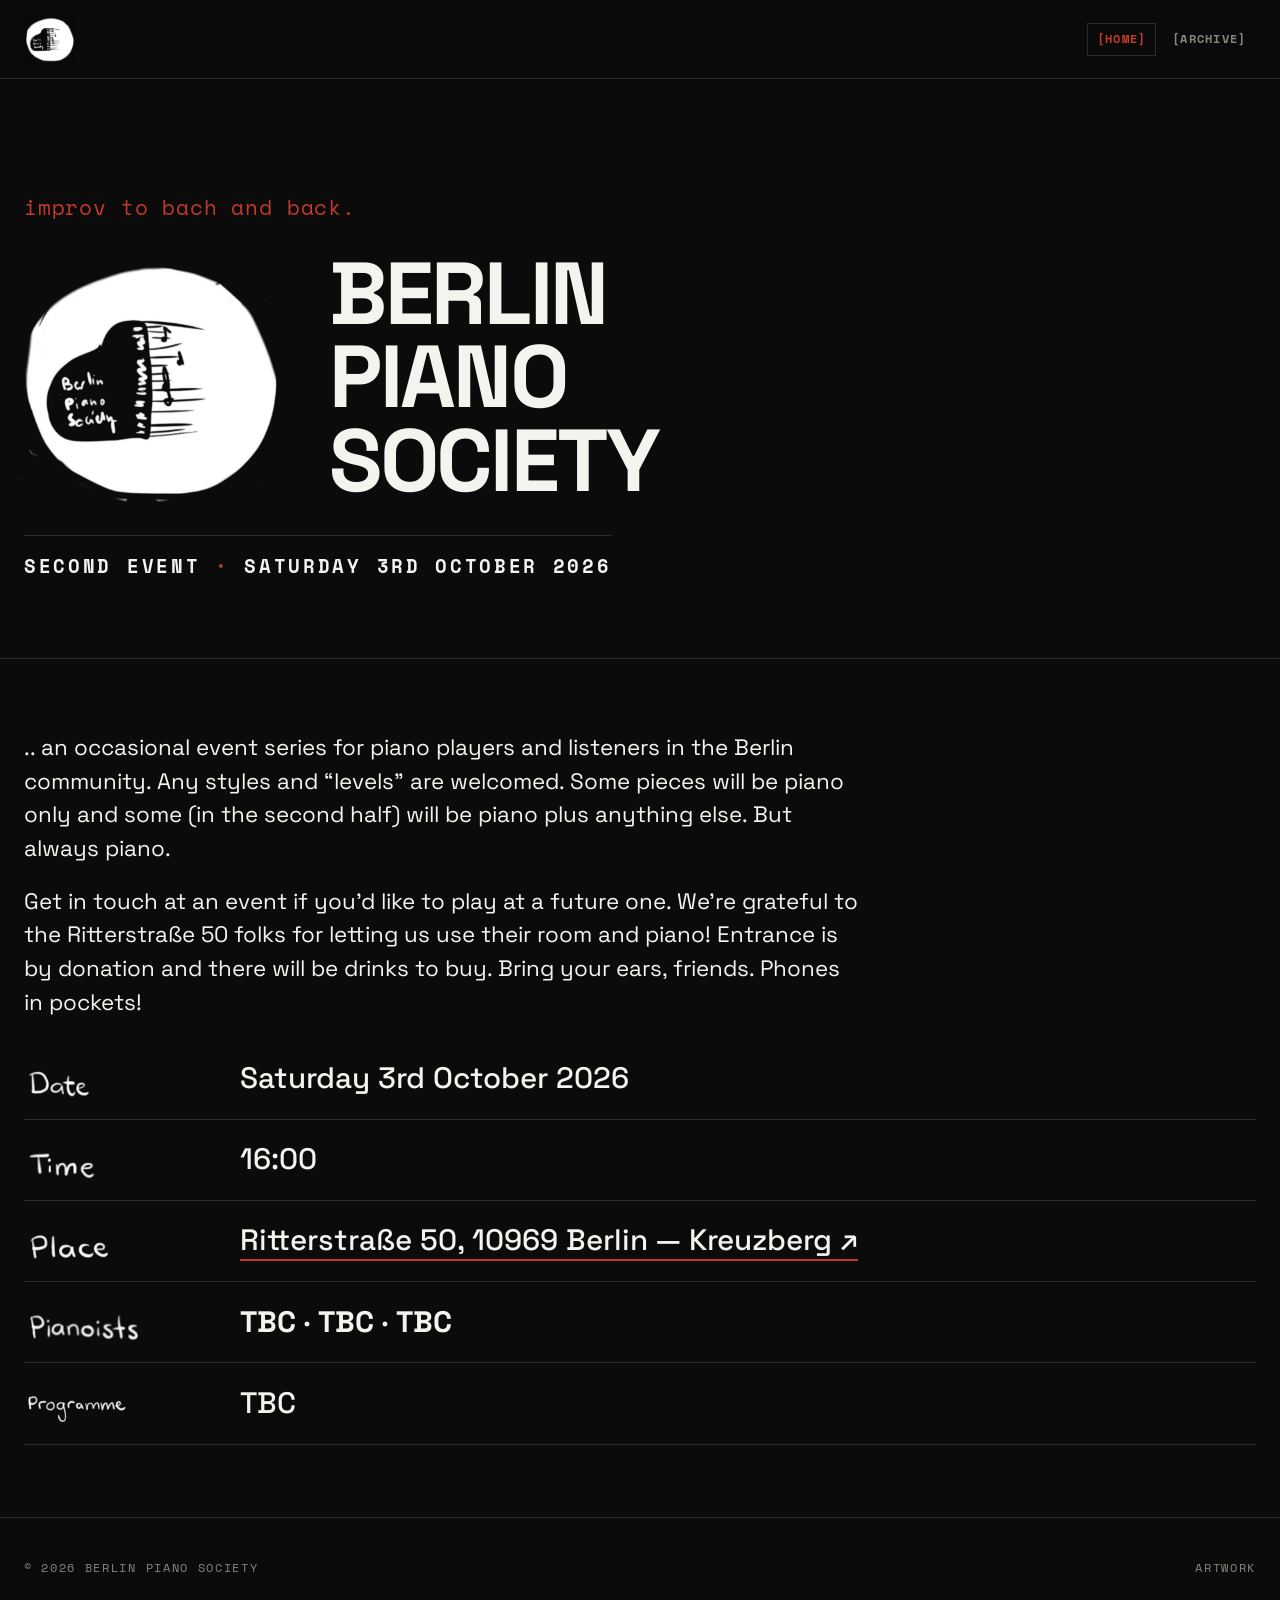
==== docs/index.html @ 5bccb6f4 "Update index.html" ====
<!DOCTYPE html>
<html lang="en">
<head>
  <meta charset="UTF-8" />
  <meta name="viewport" content="width=device-width, initial-scale=1.0" />
  <title>Berlin Piano Society</title>
  <meta name="description" content="Berlin Piano Society — First Event. Improv to Bach and back. 20 June 2026, Ritterstraße 50, Kreuzberg. Simon Redfern · Daniel Tippmann · Jeremiah Kisters." />
  <link rel="preconnect" href="https://fonts.googleapis.com" />
  <link rel="preconnect" href="https://fonts.gstatic.com" crossorigin />
  <link href="https://fonts.googleapis.com/css2?family=Space+Grotesk:wght@300;400;500;700&family=Space+Mono:ital,wght@0,400;0,700;1,400&display=swap" rel="stylesheet" />
  <link rel="stylesheet" href="styles.css" />
</head>
<body>

  <!-- ============ TOP BAR ============ -->
  <header class="top">
    <div class="bar">
      <a class="brand" href="index.html">
        <img class="logo-img" src="images/lara_logo_idea_6.jpeg" alt="Berlin Piano Society" />
      </a>
      <nav>
        <a href="index.html" class="on">[Home]</a>
        <a href="archive.html">[Archive]</a>
      </nav>
    </div>
  </header>

  <!-- ============ HERO ============ -->
  <section class="hero">
    <div class="wrap">
      <p class="eyebrow">improv to bach and back.</p>
      <div class="hero-lockup">
        <img class="logo-big" src="images/lara_logo_idea_6.jpeg" alt="" />
        <h1 class="mega">Berlin<br />Piano<br />Society</h1>
      </div>
      <p class="kicker">Second Event <span class="mk">·</span> Saturday 3rd October 2026</p>
    </div>
  </section>

  <!-- ============ SPEC SHEET ============ -->
  <section class="block">
    <div class="wrap">
      <p class="lead">.. an occasional event series for piano players and listeners in the Berlin community. Any styles and &ldquo;levels&rdquo; are welcomed. Some pieces will be piano only and some (in the second half) will be piano plus anything else. But always piano.</p>
      <p class="lead">Get in touch at an event if you&rsquo;d like to play at a future one. We&rsquo;re grateful to the Ritterstraße 50 folks for letting us use their room and piano! Entrance is by donation and there will be drinks to buy. Bring your ears, friends. Phones in pockets!</p>
      <div class="spec">
        <div class="row">
          <img class="k-img" src="images/words/date.png" alt="Date" />
          <span class="v">Saturday 3rd October 2026</span>
        </div>
        <div class="row">
          <img class="k-img" src="images/words/time.png" alt="Time" />
          <span class="v">16:00</span>
        </div>
        <div class="row">
          <img class="k-img" src="images/words/place.png" alt="Place" />
          <span class="v"><a href="https://maps.app.goo.gl/2x3YHia2PjAfWbLs5" target="_blank" rel="noopener">Ritterstraße 50, 10969 Berlin — Kreuzberg ↗</a></span>
        </div>
        <div class="row">
          <img class="k-img" src="images/words/pianoists.png" alt="Pianoists" />
          <span class="v names"><b>TBC</b> · <b>TBC</b> · <b>TBC</b></span>
        </div>
        <div class="row">
          <img class="k-img" src="images/words/programme.png" alt="Programme" />
          <span class="v">TBC</span>
        </div>
      </div>
    </div>
  </section>

  <!-- ============ FOOTER ============ -->
  <footer class="site">
    <div class="wrap">
      <span>© 2026 Berlin Piano Society</span>
      <a href="artwork.html">Artwork</a>
    </div>
  </footer>

</body>
</html>
---- docs/styles.css ----
/* ============================================================
   BERLIN PIANO SOCIETY — brutalist / club-poster stylesheet
   Black canvas · warm accents sampled from a piano's interior
   (amber strings + brass pins + felt red) · mono + heavy grotesk
   ============================================================ */

:root {
  --bg:    #0b0b0b;   /* near-black canvas              */
  --bg2:   #141413;   /* panel tone                     */
  --fg:    #f4f4ee;   /* off-white text                 */
  --dim:   #87867d;   /* muted grey                     */
  --acid:  #c23a2b;   /* accent — felt red              */
  --acid-d:#9e2c20;   /* darker red (hover)             */
  --red:   #c23a2b;   /* felt red (same as accent now)  */
  --line:  #2b2b27;   /* grid hairlines                 */
  --max:   80rem;
  --mono: "Space Mono", ui-monospace, "SFMono-Regular", Menlo, monospace;
  --disp: "Space Grotesk", system-ui, "Helvetica Neue", Arial, sans-serif;
}

*, *::before, *::after { box-sizing: border-box; }

html { -webkit-text-size-adjust: 100%; }

body {
  margin: 0;
  background: var(--bg);
  color: var(--fg);
  font-family: var(--mono);
  font-size: 0.95rem;
  line-height: 1.6;
  -webkit-font-smoothing: antialiased;
}

::selection { background: var(--acid); color: #000; }

a { color: var(--acid); text-decoration: none; }
a:hover { color: var(--acid-d); }

img { max-width: 100%; display: block; }

.wrap { max-width: var(--max); margin: 0 auto; padding: 0 1.5rem; }

/* ============================================================
   Top bar / nav
   ============================================================ */
.top {
  border-bottom: 1px solid var(--line);
  position: sticky; top: 0; z-index: 20;
  background: color-mix(in srgb, var(--bg) 86%, transparent);
  backdrop-filter: blur(8px);
}
.top .bar {
  max-width: var(--max); margin: 0 auto; padding: .9rem 1.5rem;
  display: flex; align-items: center; justify-content: space-between; gap: 1rem;
}
.brand {
  display: inline-flex; align-items: center;
  color: var(--fg);
  flex: 0 0 auto;            /* never let the logo get squashed by the nav */
}
.brand:hover { color: var(--fg); }
.brand .logo-img {
  height: 3.1rem; width: auto; display: block;
  flex: 0 0 auto;
  mix-blend-mode: lighten;   /* lets the badge's black ground melt into the dark header */
}

.top nav { display: flex; gap: .4rem; flex-wrap: wrap; justify-content: flex-end; }
.top nav a {
  font-family: var(--mono);
  font-size: .76rem; font-weight: 700;
  letter-spacing: .1em; text-transform: uppercase;
  color: var(--dim);
  padding: .35rem .55rem;
  border: 1px solid transparent;
}
.top nav a:hover { color: #000; background: var(--acid); }
.top nav a.on { color: var(--acid); border-color: var(--line); }

/* ============================================================
   Hero
   ============================================================ */
.hero {
  position: relative;
  border-bottom: 1px solid var(--line);
  padding: clamp(3rem, 9vw, 7rem) 0 clamp(2.5rem, 6vw, 5rem);
  overflow: hidden;
}
.hero .eyebrow {
  font-family: var(--mono);
  color: var(--red);
  text-transform: lowercase;
  letter-spacing: .04em;
  font-size: clamp(.95rem, 2.2vw, 1.3rem);
  margin: 0 0 1.25rem;
}
.mega {
  font-family: var(--disp);
  font-weight: 700;
  text-transform: uppercase;
  font-size: clamp(2.4rem, 7vw, 5.5rem);
  line-height: .95;
  letter-spacing: -0.03em;
  margin: 0;
  color: var(--fg);
  max-width: 14ch;
}
/* outlined word */
.mega .hollow {
  color: transparent;
  -webkit-text-stroke: 1.5px var(--acid);
  text-stroke: 1.5px var(--acid);
}
@media (min-width: 720px) {
  .mega .hollow { -webkit-text-stroke-width: 2px; }
}

/* hero lockup — hand-drawn badge + typeset wordmark side by side */
.hero-lockup {
  display: flex; align-items: center;
  gap: clamp(1.25rem, 3.5vw, 3rem);
  flex-wrap: wrap;
  margin: .75rem 0 0;
}
.logo-big {
  width: clamp(150px, 24vw, 270px);
  height: auto; display: block; flex: 0 0 auto;
  margin-left: -0.6rem;            /* optical alignment of the round badge */
  mix-blend-mode: lighten;         /* black ground of the badge melts into the page */
}
.hero-lockup .mega { margin: 0; }

/* hero kicker (under the H1) */
.kicker {
  display: inline-block;
  margin: 1.6rem 0 0;
  padding-top: .9rem;
  border-top: 1px solid var(--line);
  font-family: var(--mono); font-weight: 700;
  font-size: clamp(.9rem, 2vw, 1.2rem);
  letter-spacing: .14em; text-transform: uppercase;
  color: var(--fg);
}
.kicker .mk { color: var(--red); }

@media (max-width: 480px) {
  .top .bar { padding: .75rem 1rem; }
  .brand .logo-img { height: 2.5rem; }
  .top nav a { font-size: .7rem; padding: .3rem .4rem; }
}

/* ============================================================
   Spec sheet (event data block)
   ============================================================ */
.spec { }
.spec .row {
  display: grid;
  grid-template-columns: 12rem 1fr;
  gap: 1.5rem;
  align-items: baseline;
  padding: 1.4rem 0;
  border-bottom: 1px solid var(--line);
}
.spec .k {
  font-family: var(--mono);
  font-size: .74rem; font-weight: 700;
  letter-spacing: .18em; text-transform: uppercase;
  color: var(--dim);
}
.spec .k-img {
  height: 2.1rem; width: auto; max-width: 100%;
  align-self: center;
  transform: translateY(0.35rem);
}
.spec .v {
  font-family: var(--disp);
  font-weight: 500;
  font-size: clamp(1.15rem, 2.6vw, 1.85rem);
  line-height: 1.2;
  color: var(--fg);
}
.spec .v a { color: var(--fg); border-bottom: 2px solid var(--acid); }
.spec .v a:hover { color: var(--acid); }
.spec .v .names { color: var(--fg); }
.spec .v .names b { color: var(--acid); font-weight: 500; }
@media (max-width: 640px) {
  .spec .row { grid-template-columns: 1fr; gap: .35rem; padding: 1.1rem 0; }
}

section.block { padding: clamp(2.5rem, 6vw, 4.5rem) 0; }
.section-label {
  font-family: var(--mono);
  font-size: .74rem; font-weight: 700;
  letter-spacing: .2em; text-transform: uppercase;
  color: var(--red);
  margin: 0 0 2rem;
}
.section-label::before { content: "// "; color: var(--red); }

.lead {
  font-family: var(--disp);
  font-weight: 400;
  font-size: clamp(1.05rem, 2vw, 1.4rem);
  line-height: 1.5;
  color: var(--fg);
  max-width: 60ch;
  margin: 0 0 1.2rem;
}
.lead:last-child { margin-bottom: 0; }

/* ============================================================
   Archive
   ============================================================ */
.archive { border-top: 1px solid var(--line); }
.archive-entry {
  display: grid;
  grid-template-columns: 16rem 1fr;
  gap: 2.5rem;
  padding: 3rem 0;
  border-bottom: 1px solid var(--line);
}
.archive-entry .aside .edition {
  font-family: var(--mono); font-weight: 700;
  font-size: .74rem; letter-spacing: .2em; text-transform: uppercase;
  color: var(--acid); margin: 0 0 .6rem;
}
.archive-entry .aside .when {
  font-family: var(--disp); font-weight: 700;
  font-size: 2rem; line-height: .95; margin: 0 0 1rem;
  text-transform: uppercase; letter-spacing: -.02em;
}
.archive-entry .aside .venue { font-family: var(--mono); color: var(--dim); font-size: .82rem; }
.archive-entry .aside .venue a { color: var(--acid); }
.archive-entry .main h2 {
  font-family: var(--disp); font-weight: 700; text-transform: uppercase;
  font-size: clamp(1.6rem, 3.5vw, 2.6rem); line-height: 1; letter-spacing: -.02em;
  margin: 0 0 1rem;
}
.archive-entry .main p { color: var(--fg); margin: 0 0 1.1rem; max-width: 60ch; }
.archive-entry .lineup { list-style: none; margin: 0 0 1.5rem; padding: 0; display: flex; flex-wrap: wrap; gap: .5rem; }
.archive-entry .lineup li {
  font-family: var(--mono); font-size: .78rem; font-weight: 700;
  letter-spacing: .06em; text-transform: uppercase;
  padding: .3rem .7rem; border: 1px solid var(--line); color: var(--fg);
}
.archive-photos { display: grid; grid-template-columns: repeat(3, 1fr); gap: .5rem; }
.archive-photos img {
  width: 100%; aspect-ratio: 4/3; object-fit: cover;
  border: 1px solid var(--line); filter: grayscale(1) contrast(1.05);
  transition: filter .2s ease;
}
.archive-photos img:hover { filter: grayscale(0); }

.archive-empty {
  border: 1px solid var(--line);
  padding: clamp(3rem, 9vw, 7rem) 1.5rem;
  text-align: center;
}
.archive-empty h2 {
  font-family: var(--disp); font-weight: 700; text-transform: uppercase;
  font-size: clamp(2rem, 8vw, 5.5rem); line-height: .85; letter-spacing: -.03em;
  margin: 0;
  color: transparent; -webkit-text-stroke: 2px var(--dim); text-stroke: 2px var(--dim);
}
@media (max-width: 720px) {
  .archive-entry { grid-template-columns: 1fr; gap: 1.25rem; padding: 2.5rem 0; }
  .archive-photos { grid-template-columns: repeat(2, 1fr); }
}

/* ============================================================
   Artwork / brand page
   ============================================================ */
.art-grid { display: grid; grid-template-columns: repeat(2, 1fr); gap: 1.25rem; }
.art-panel { border: 1px solid var(--line); display: flex; flex-direction: column; }
.art-panel .stage {
  display: flex; align-items: center; justify-content: center;
  padding: 2.75rem 2rem; min-height: 200px;
}
.art-panel .stage.dark  { background: var(--bg);  color: var(--fg); }
.art-panel .stage.tint  { background: var(--bg2); color: var(--fg); }
.art-panel .stage.light { background: #f4f0e6;   color: #1a1714; }
.art-panel .cap {
  border-top: 1px solid var(--line);
  padding: .9rem 1.1rem;
  display: flex; justify-content: space-between; align-items: baseline; gap: 1rem;
}
.art-panel .cap .n {
  font-family: var(--mono); font-weight: 700; font-size: .72rem;
  letter-spacing: .18em; text-transform: uppercase; color: var(--acid);
}
.art-panel .cap .d {
  font-family: var(--mono); font-size: .72rem; color: var(--dim);
  letter-spacing: .03em; text-align: right;
}
.art-panel.current { border-color: var(--acid); }
.art-panel.current .cap .d { color: var(--acid); }
.art-panel .mark { width: min(360px, 85%); height: auto; }   /* inline SVG inherits stage color */
.art-panel .raster.badge { mix-blend-mode: lighten; }        /* badge's black ground melts into the dark stage */
.art-panel .raster { width: min(360px, 90%); height: auto; display: block; }
.art-panel .raster.invert {
  filter: grayscale(1) invert(1) contrast(1.12) brightness(1.05);
  mix-blend-mode: screen;
}

/* palette swatches */
.swatches { display: grid; grid-template-columns: repeat(5, 1fr); gap: 1px; border: 1px solid var(--line); background: var(--line); }
.swatch { padding: 1.6rem 1rem; min-height: 110px; display: flex; flex-direction: column; justify-content: flex-end; gap: .25rem; }
.swatch .hex { font-family: var(--mono); font-weight: 700; font-size: .76rem; letter-spacing: .05em; }
.swatch .nm  { font-family: var(--mono); font-size: .64rem; text-transform: uppercase; letter-spacing: .12em; opacity: .75; }

.palette-source { display: grid; grid-template-columns: 1fr 1.3fr; gap: 1.5rem; align-items: center; margin-top: 1.5rem; }
.palette-source img { width: 100%; height: auto; border: 1px solid var(--line); }
.palette-source p { font-family: var(--mono); font-size: .82rem; color: var(--dim); line-height: 1.7; margin: 0; }

@media (max-width: 720px) {
  .art-grid { grid-template-columns: 1fr; }
  .swatches { grid-template-columns: repeat(2, 1fr); }
  .palette-source { grid-template-columns: 1fr; }
}

/* ============================================================
   Buttons
   ============================================================ */
.btn {
  display: inline-block;
  font-family: var(--mono); font-weight: 700;
  font-size: .8rem; letter-spacing: .12em; text-transform: uppercase;
  padding: .8rem 1.4rem;
  border: 1px solid var(--acid);
  color: var(--acid);
  background: transparent;
  transition: background .15s ease, color .15s ease;
}
.btn:hover { background: var(--acid); color: #000; }

/* ============================================================
   Footer
   ============================================================ */
footer.site {
  border-top: 1px solid var(--line);
  padding: 2.5rem 0;
  color: var(--dim);
}
footer.site .wrap {
  display: flex; justify-content: space-between; flex-wrap: wrap; gap: 1rem;
  font-family: var(--mono); font-size: .75rem; letter-spacing: .14em; text-transform: uppercase;
}
footer.site a { color: var(--dim); }
footer.site a:hover, footer.site a[aria-current="page"] { color: var(--acid); }

/* ============================================================
   Motion preferences
   ============================================================ */
@media (prefers-reduced-motion: reduce) {
  *, *::before, *::after { animation: none !important; transition: none !important; }
}
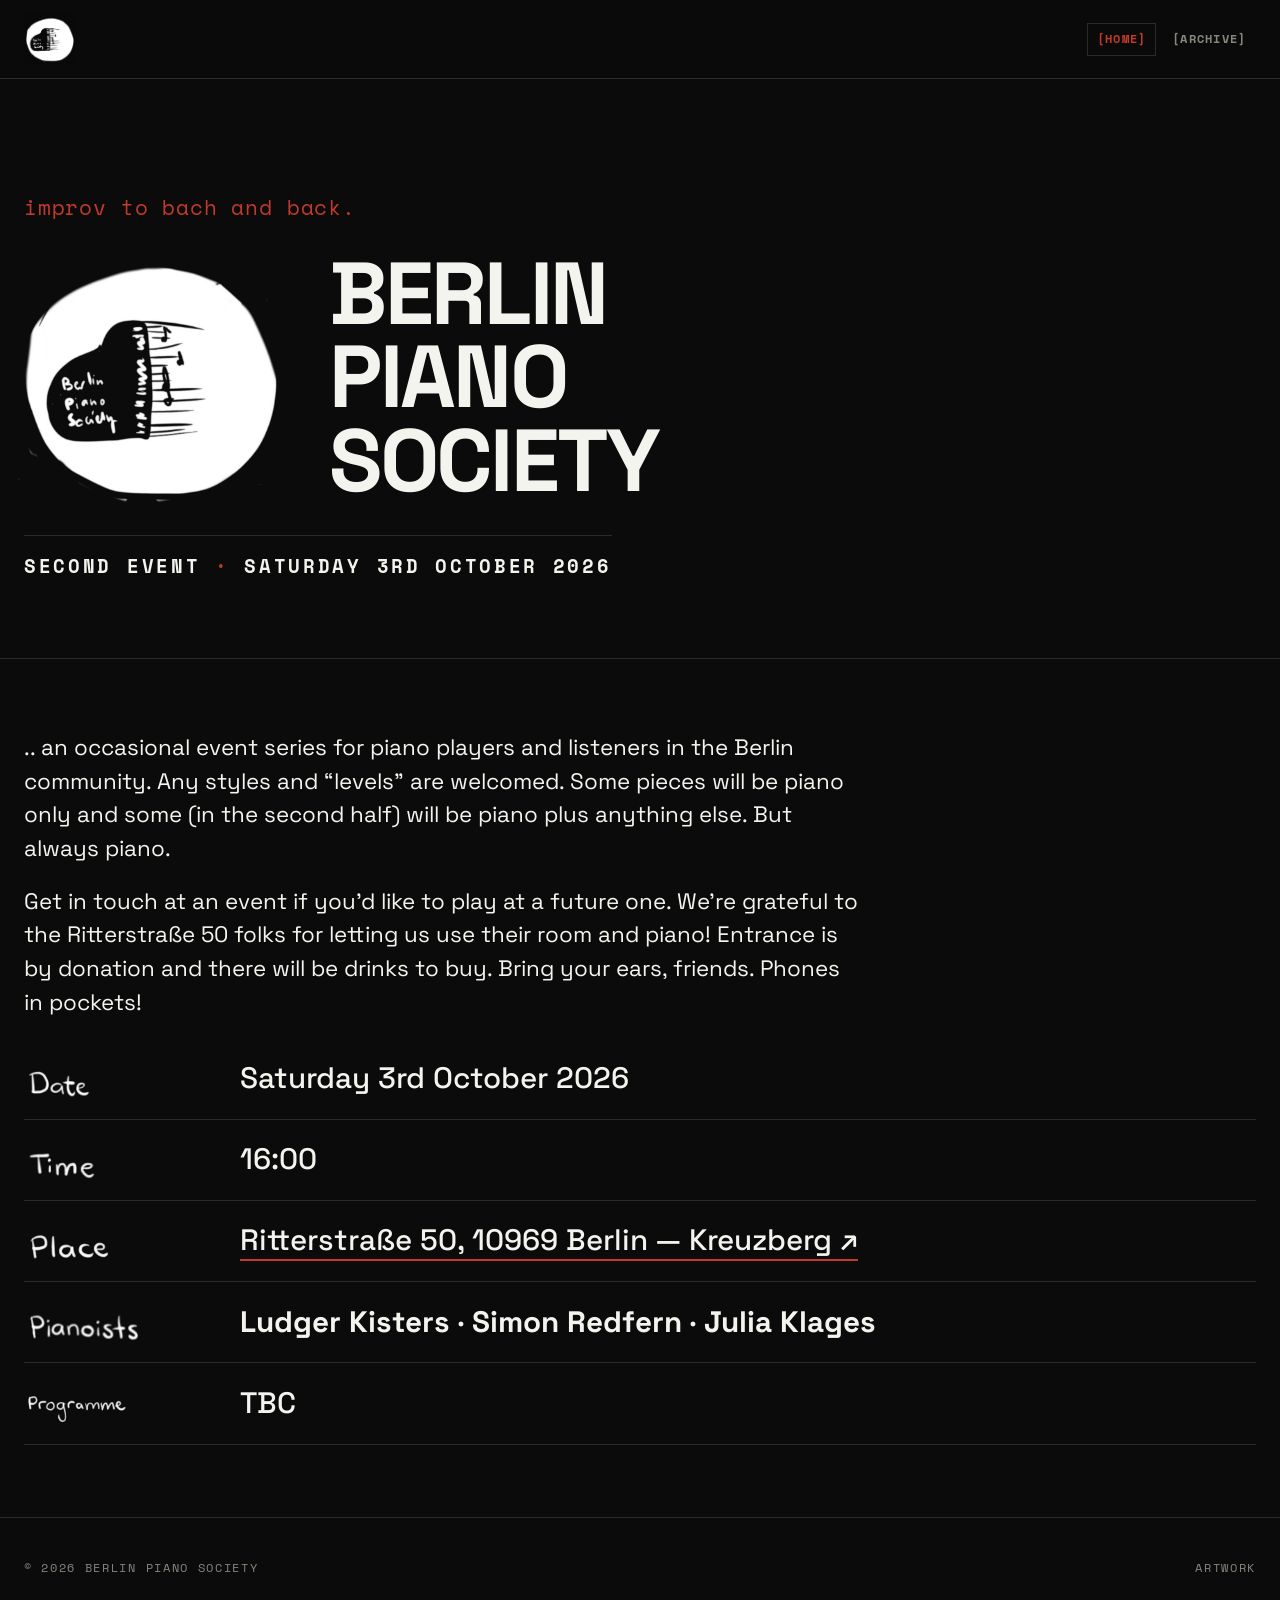
==== commit ae844f97: "artists in event no 2" ====
--- a/docs/index.html
+++ b/docs/index.html
@@ -57,7 +57,7 @@
         </div>
         <div class="row">
           <img class="k-img" src="images/words/pianoists.png" alt="Pianoists" />
-          <span class="v names"><b>TBC</b> · <b>TBC</b> · <b>TBC</b></span>
+          <span class="v names"><b>Ludger Kisters</b> · <b>Simon Redfern</b> · <b>Julia Klages</b></span>
         </div>
         <div class="row">
           <img class="k-img" src="images/words/programme.png" alt="Programme" />
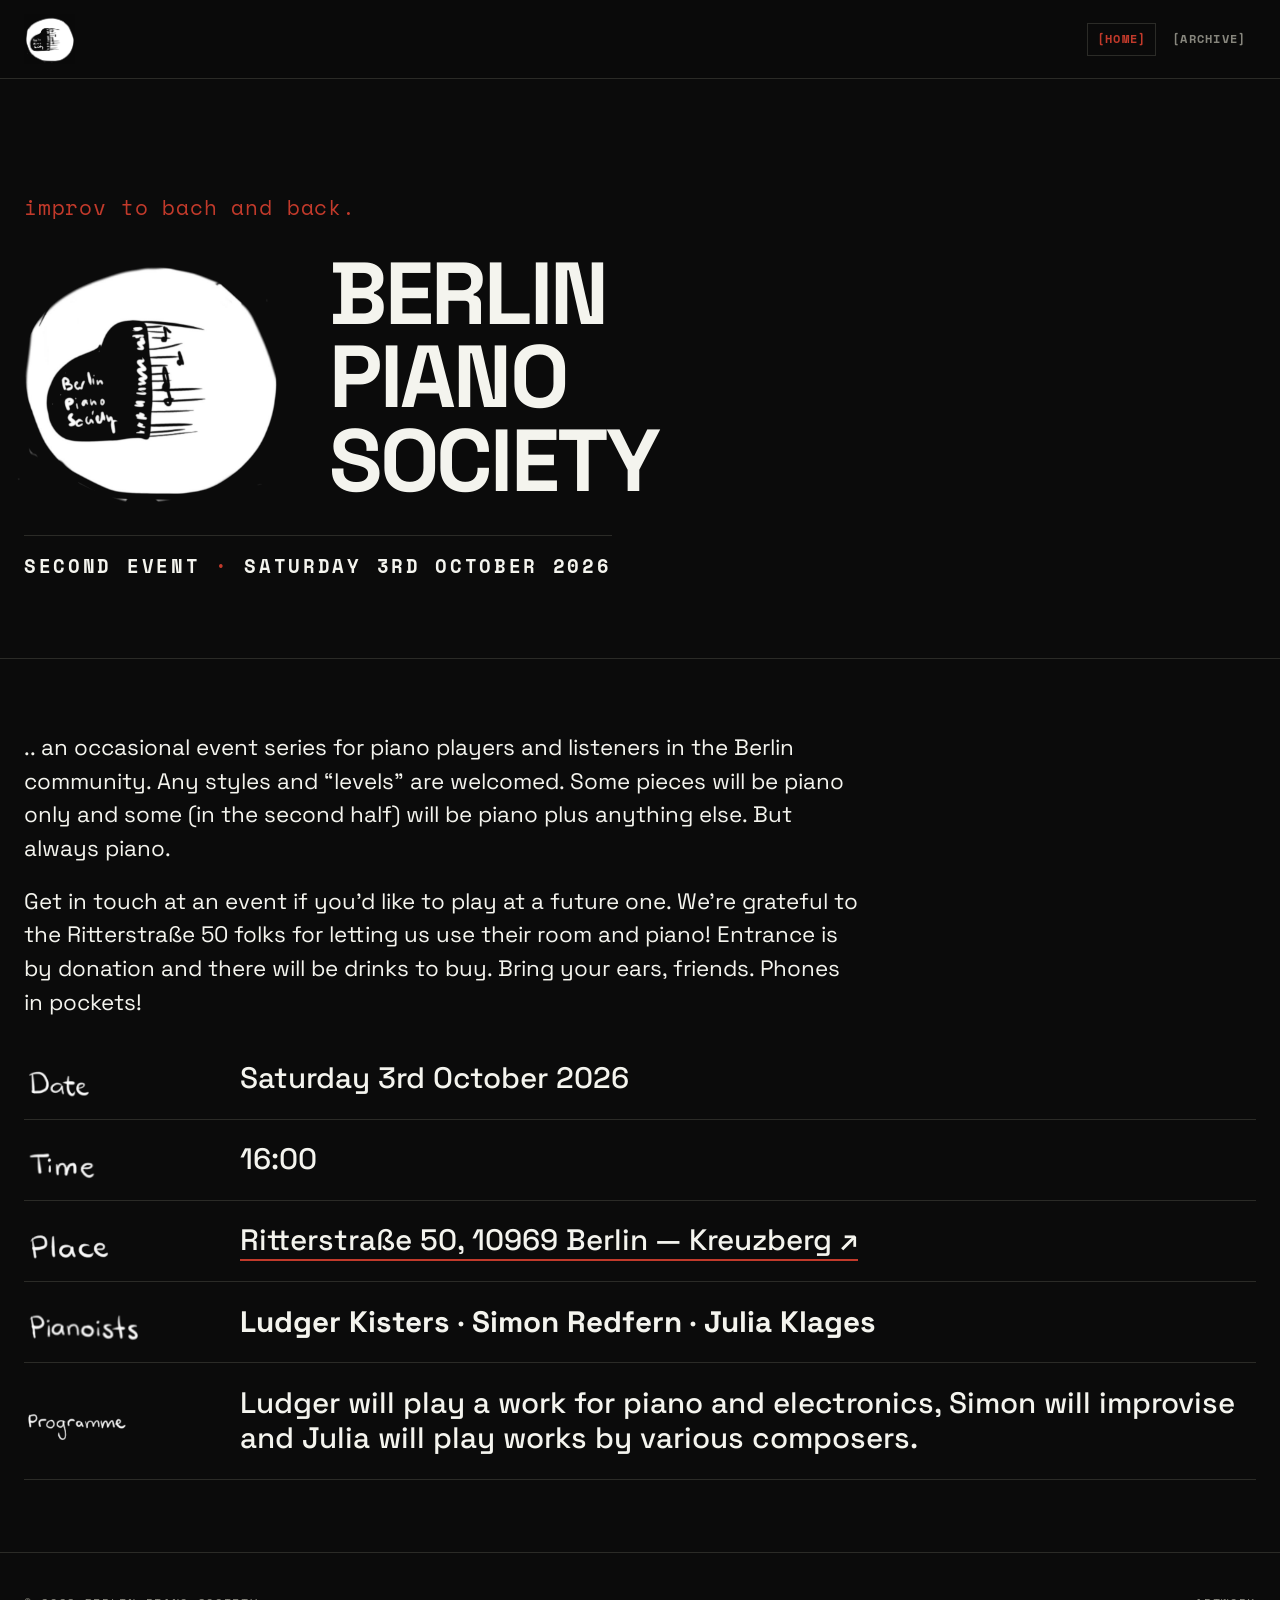
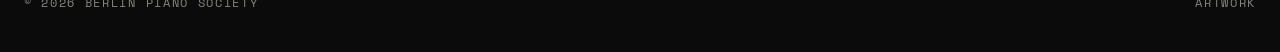
==== commit 9aa9513d: "Update index.html" ====
--- a/docs/index.html
+++ b/docs/index.html
@@ -61,7 +61,7 @@
         </div>
         <div class="row">
           <img class="k-img" src="images/words/programme.png" alt="Programme" />
-          <span class="v">TBC</span>
+          <span class="v">Ludger will play a work for piano and electronics, Simon will improvise and Julia will play works by various composers.</span>
         </div>
       </div>
     </div>
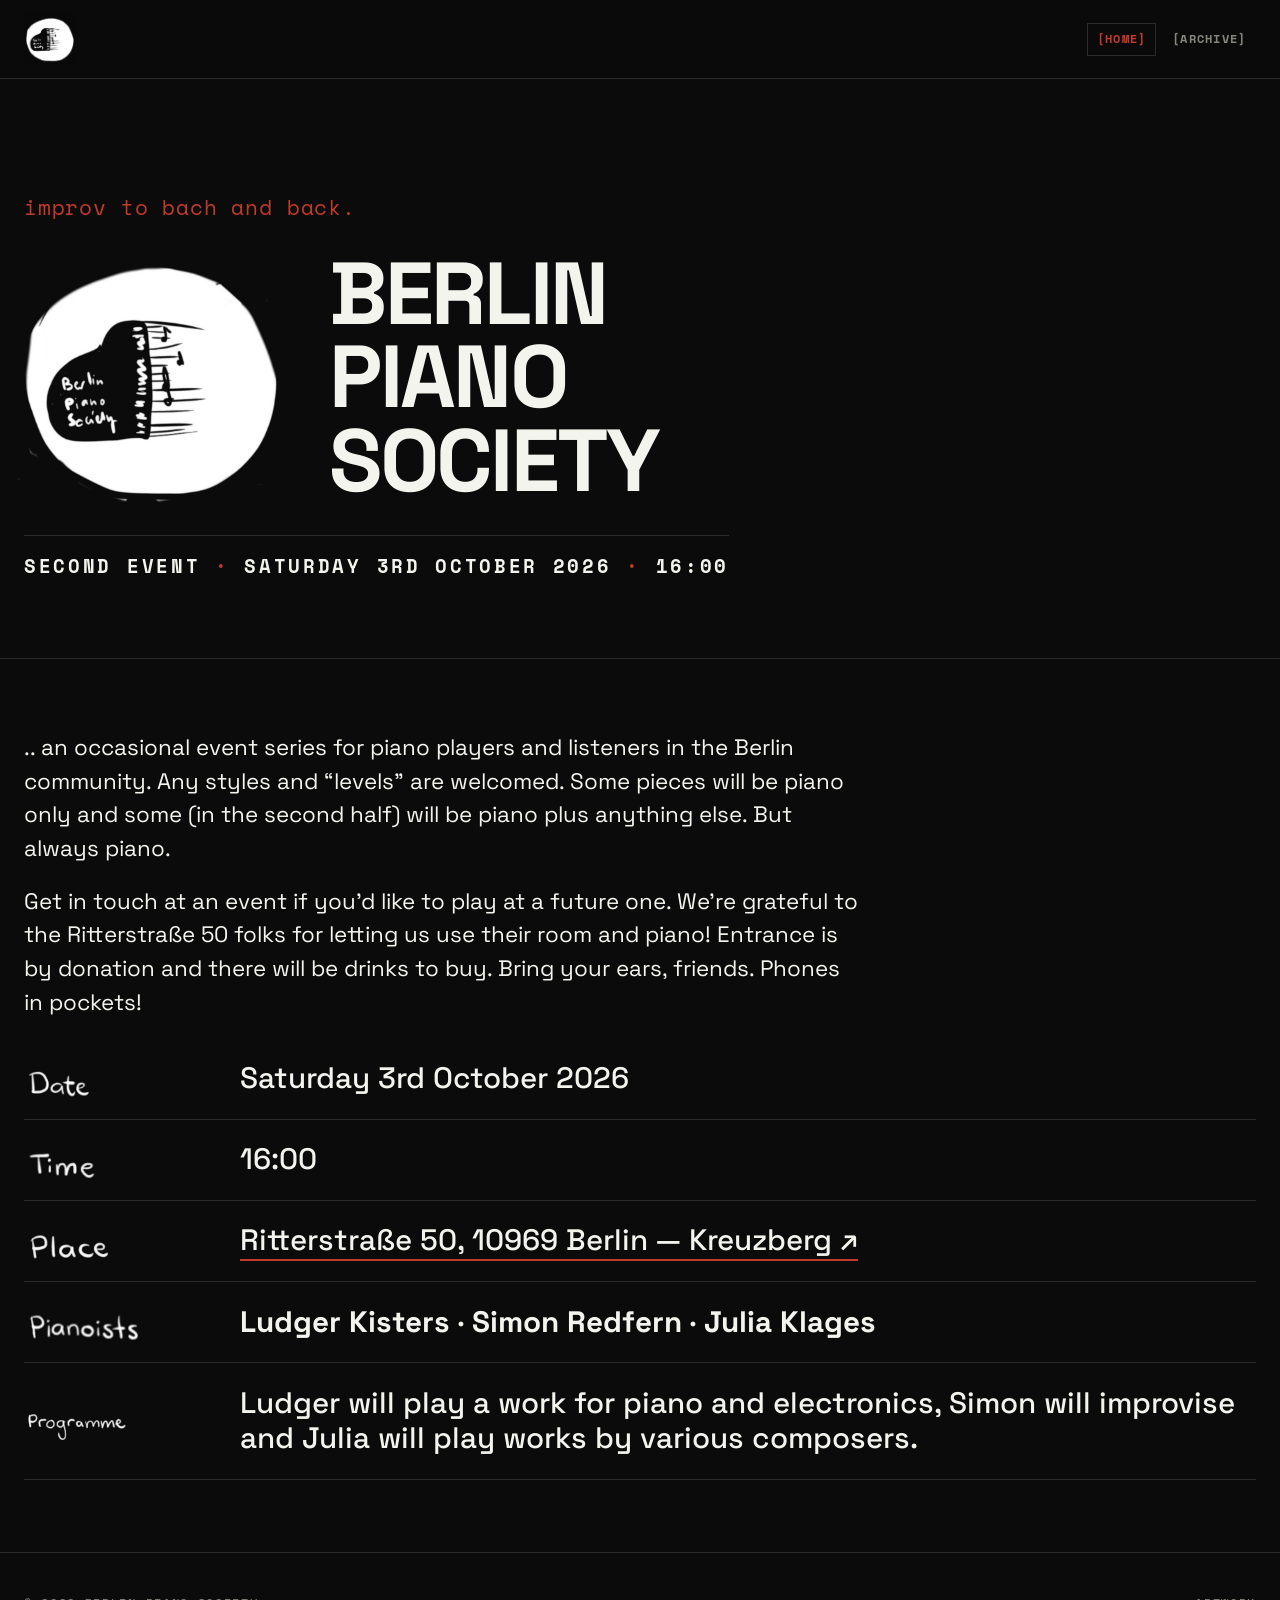
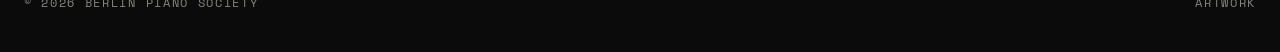
==== commit 22eefd0d: "Update index.html" ====
--- a/docs/index.html
+++ b/docs/index.html
@@ -4,7 +4,7 @@
   <meta charset="UTF-8" />
   <meta name="viewport" content="width=device-width, initial-scale=1.0" />
   <title>Berlin Piano Society</title>
-  <meta name="description" content="Berlin Piano Society — First Event. Improv to Bach and back. 20 June 2026, Ritterstraße 50, Kreuzberg. Simon Redfern · Daniel Tippmann · Jeremiah Kisters." />
+  <meta name="description" content="Berlin Piano Society — Second Event. Saturday 3rd October 2026, 16:00, Ritterstraße 50, Kreuzberg. Ludger Kisters · Simon Redfern · Julia Klages." />
   <link rel="preconnect" href="https://fonts.googleapis.com" />
   <link rel="preconnect" href="https://fonts.gstatic.com" crossorigin />
   <link href="https://fonts.googleapis.com/css2?family=Space+Grotesk:wght@300;400;500;700&family=Space+Mono:ital,wght@0,400;0,700;1,400&display=swap" rel="stylesheet" />
@@ -33,7 +33,7 @@
         <img class="logo-big" src="images/lara_logo_idea_6.jpeg" alt="" />
         <h1 class="mega">Berlin<br />Piano<br />Society</h1>
       </div>
-      <p class="kicker">Second Event <span class="mk">·</span> Saturday 3rd October 2026</p>
+      <p class="kicker">Second Event <span class="mk">·</span> Saturday 3rd October 2026 <span class="mk">·</span> 16:00</p>
     </div>
   </section>
 
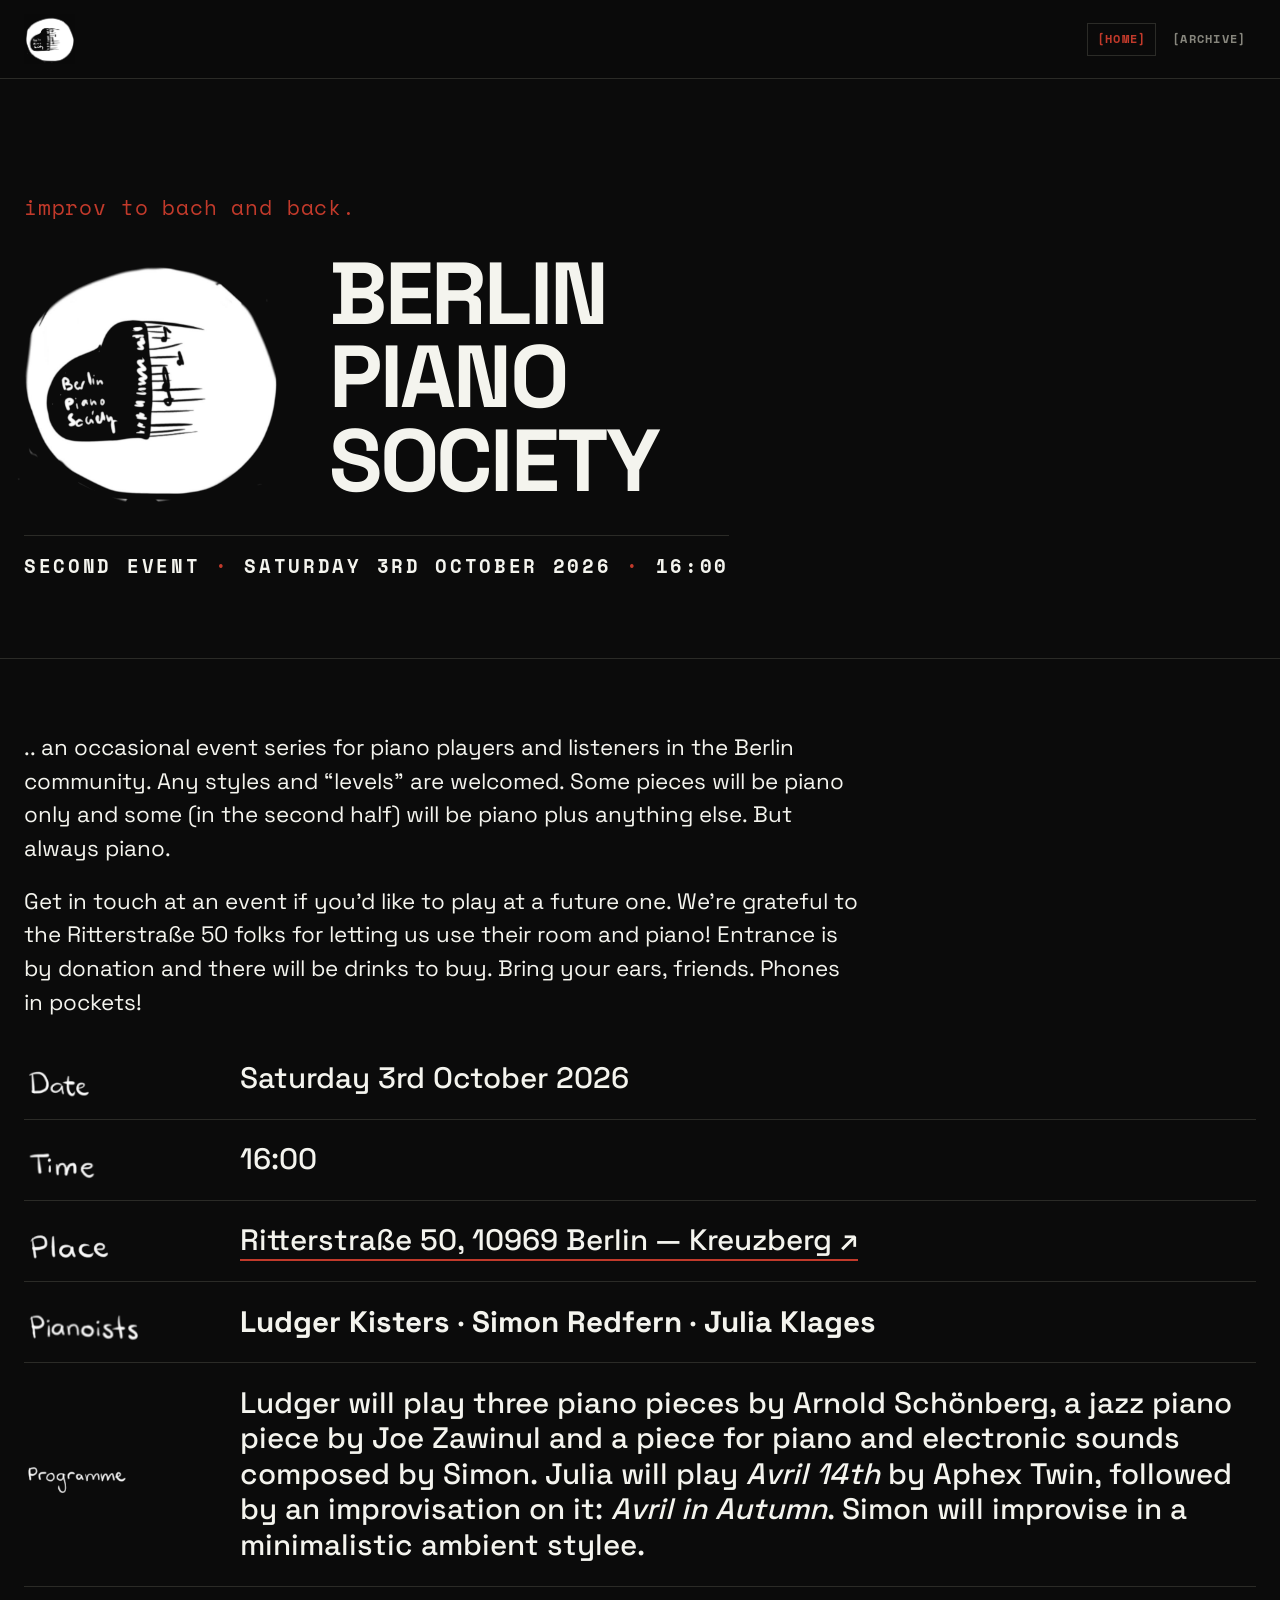
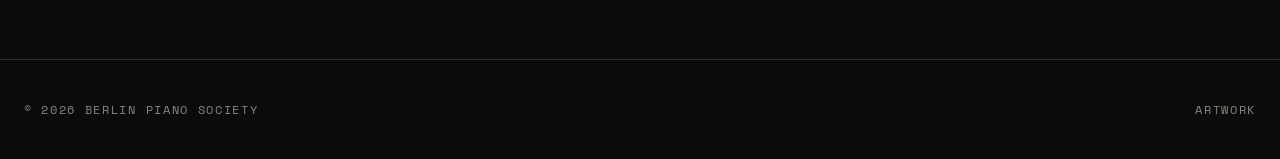
==== commit 6cd3f31b: "update program" ====
--- a/docs/index.html
+++ b/docs/index.html
@@ -61,7 +61,7 @@
         </div>
         <div class="row">
           <img class="k-img" src="images/words/programme.png" alt="Programme" />
-          <span class="v">Ludger will play a work for piano and electronics, Simon will improvise and Julia will play works by various composers.</span>
+          <span class="v">Ludger will play three piano pieces by Arnold Schönberg, a jazz piano piece by Joe Zawinul and a piece for piano and electronic sounds composed by Simon. Julia will play <i>Avril 14th</i> by Aphex Twin, followed by an improvisation on it: <i>Avril in Autumn</i>. Simon will improvise in a minimalistic ambient stylee.</span>
         </div>
       </div>
     </div>
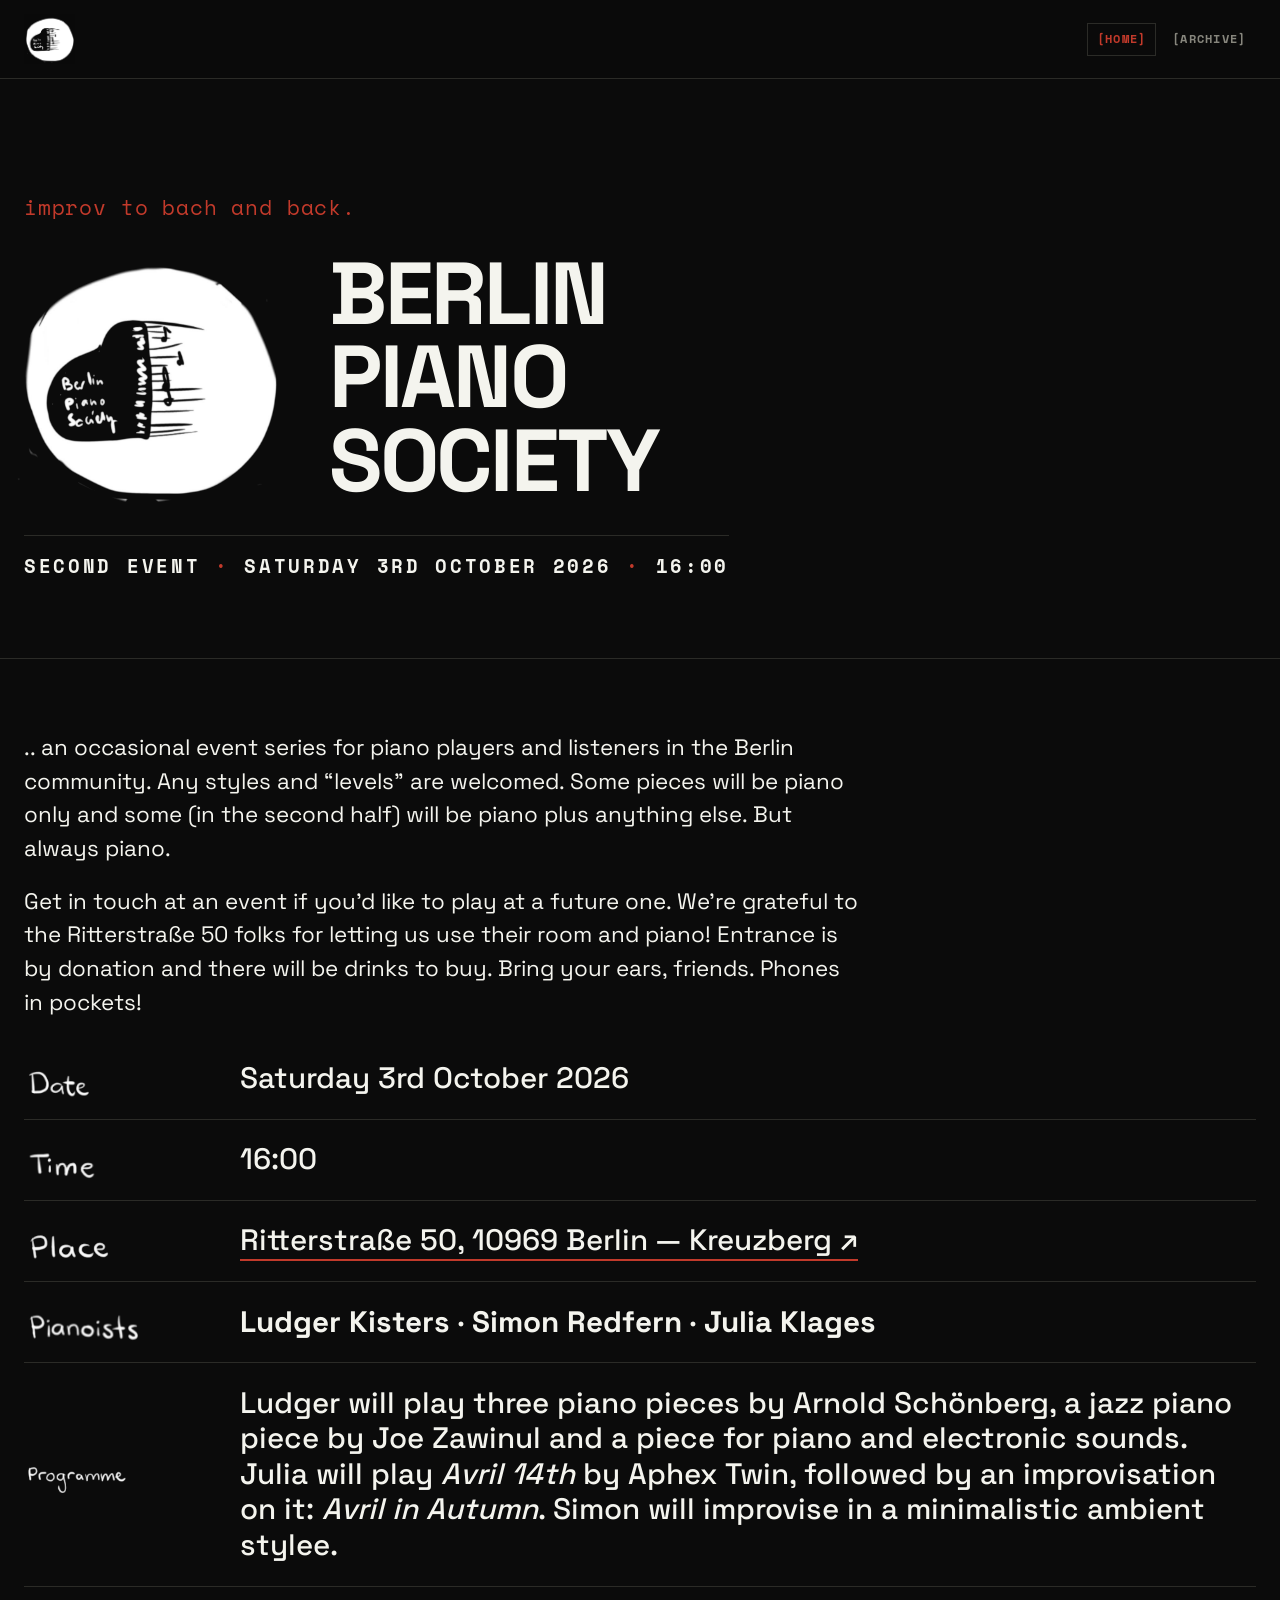
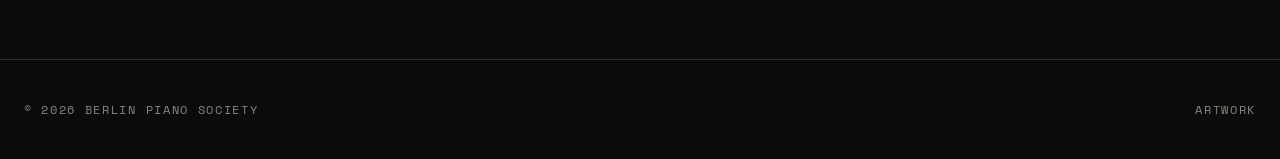
==== commit d61740ee: "correction" ====
--- a/docs/index.html
+++ b/docs/index.html
@@ -61,7 +61,7 @@
         </div>
         <div class="row">
           <img class="k-img" src="images/words/programme.png" alt="Programme" />
-          <span class="v">Ludger will play three piano pieces by Arnold Schönberg, a jazz piano piece by Joe Zawinul and a piece for piano and electronic sounds composed by Simon. Julia will play <i>Avril 14th</i> by Aphex Twin, followed by an improvisation on it: <i>Avril in Autumn</i>. Simon will improvise in a minimalistic ambient stylee.</span>
+          <span class="v">Ludger will play three piano pieces by Arnold Schönberg, a jazz piano piece by Joe Zawinul and a piece for piano and electronic sounds. Julia will play <i>Avril 14th</i> by Aphex Twin, followed by an improvisation on it: <i>Avril in Autumn</i>. Simon will improvise in a minimalistic ambient stylee.</span>
         </div>
       </div>
     </div>
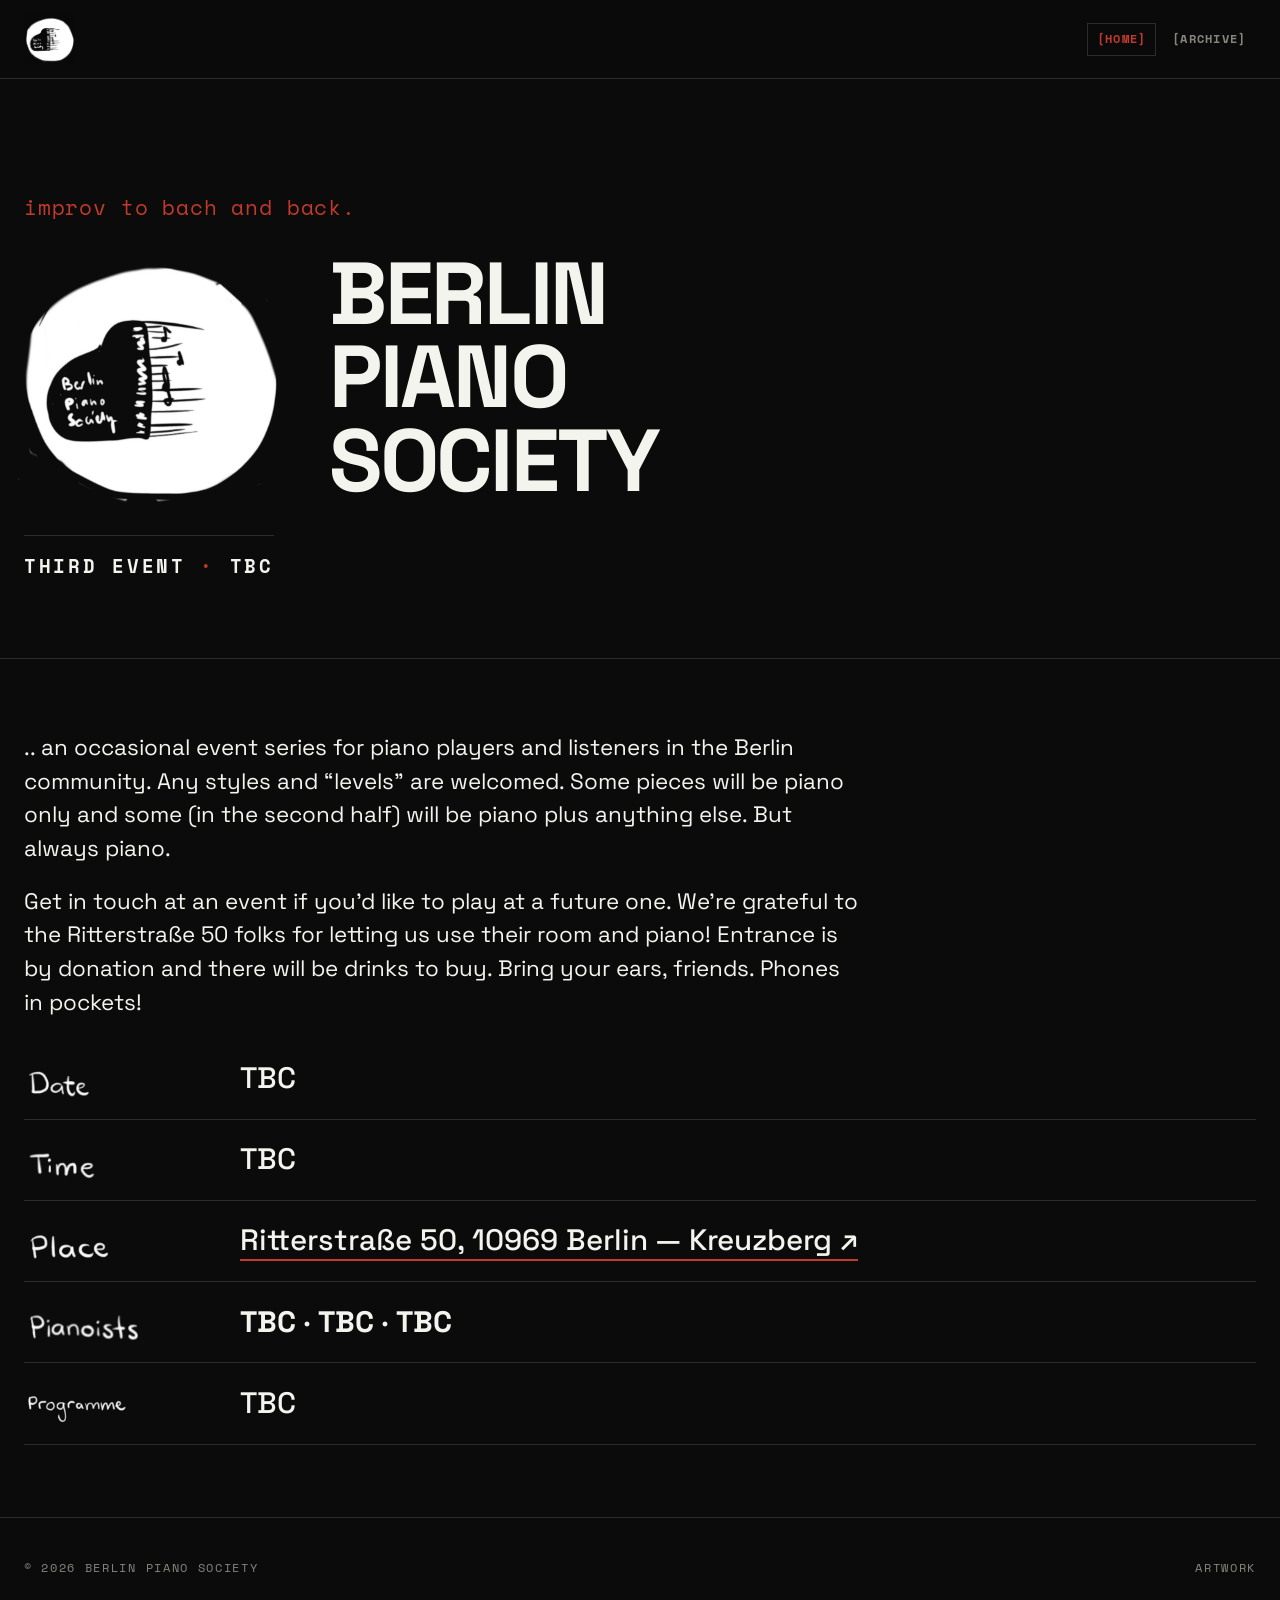
==== commit c21b2b24: "after second event." ====
--- a/docs/index.html
+++ b/docs/index.html
@@ -4,7 +4,7 @@
   <meta charset="UTF-8" />
   <meta name="viewport" content="width=device-width, initial-scale=1.0" />
   <title>Berlin Piano Society</title>
-  <meta name="description" content="Berlin Piano Society — Second Event. Saturday 3rd October 2026, 16:00, Ritterstraße 50, Kreuzberg. Ludger Kisters · Simon Redfern · Julia Klages." />
+  <meta name="description" content="Berlin Piano Society — Third Event. Date TBC, Ritterstraße 50, Kreuzberg." />
   <link rel="preconnect" href="https://fonts.googleapis.com" />
   <link rel="preconnect" href="https://fonts.gstatic.com" crossorigin />
   <link href="https://fonts.googleapis.com/css2?family=Space+Grotesk:wght@300;400;500;700&family=Space+Mono:ital,wght@0,400;0,700;1,400&display=swap" rel="stylesheet" />
@@ -33,7 +33,7 @@
         <img class="logo-big" src="images/lara_logo_idea_6.jpeg" alt="" />
         <h1 class="mega">Berlin<br />Piano<br />Society</h1>
       </div>
-      <p class="kicker">Second Event <span class="mk">·</span> Saturday 3rd October 2026 <span class="mk">·</span> 16:00</p>
+      <p class="kicker">Third Event <span class="mk">·</span> TBC</p>
     </div>
   </section>
 
@@ -45,11 +45,11 @@
       <div class="spec">
         <div class="row">
           <img class="k-img" src="images/words/date.png" alt="Date" />
-          <span class="v">Saturday 3rd October 2026</span>
+          <span class="v">TBC</span>
         </div>
         <div class="row">
           <img class="k-img" src="images/words/time.png" alt="Time" />
-          <span class="v">16:00</span>
+          <span class="v">TBC</span>
         </div>
         <div class="row">
           <img class="k-img" src="images/words/place.png" alt="Place" />
@@ -57,11 +57,11 @@
         </div>
         <div class="row">
           <img class="k-img" src="images/words/pianoists.png" alt="Pianoists" />
-          <span class="v names"><b>Ludger Kisters</b> · <b>Simon Redfern</b> · <b>Julia Klages</b></span>
+          <span class="v names"><b>TBC</b> · <b>TBC</b> · <b>TBC</b></span>
         </div>
         <div class="row">
           <img class="k-img" src="images/words/programme.png" alt="Programme" />
-          <span class="v">Ludger will play three piano pieces by Arnold Schönberg, a jazz piano piece by Joe Zawinul and a piece for piano and electronic sounds. Julia will play <i>Avril 14th</i> by Aphex Twin, followed by an improvisation on it: <i>Avril in Autumn</i>. Simon will improvise in a minimalistic ambient stylee.</span>
+          <span class="v">TBC</span>
         </div>
       </div>
     </div>
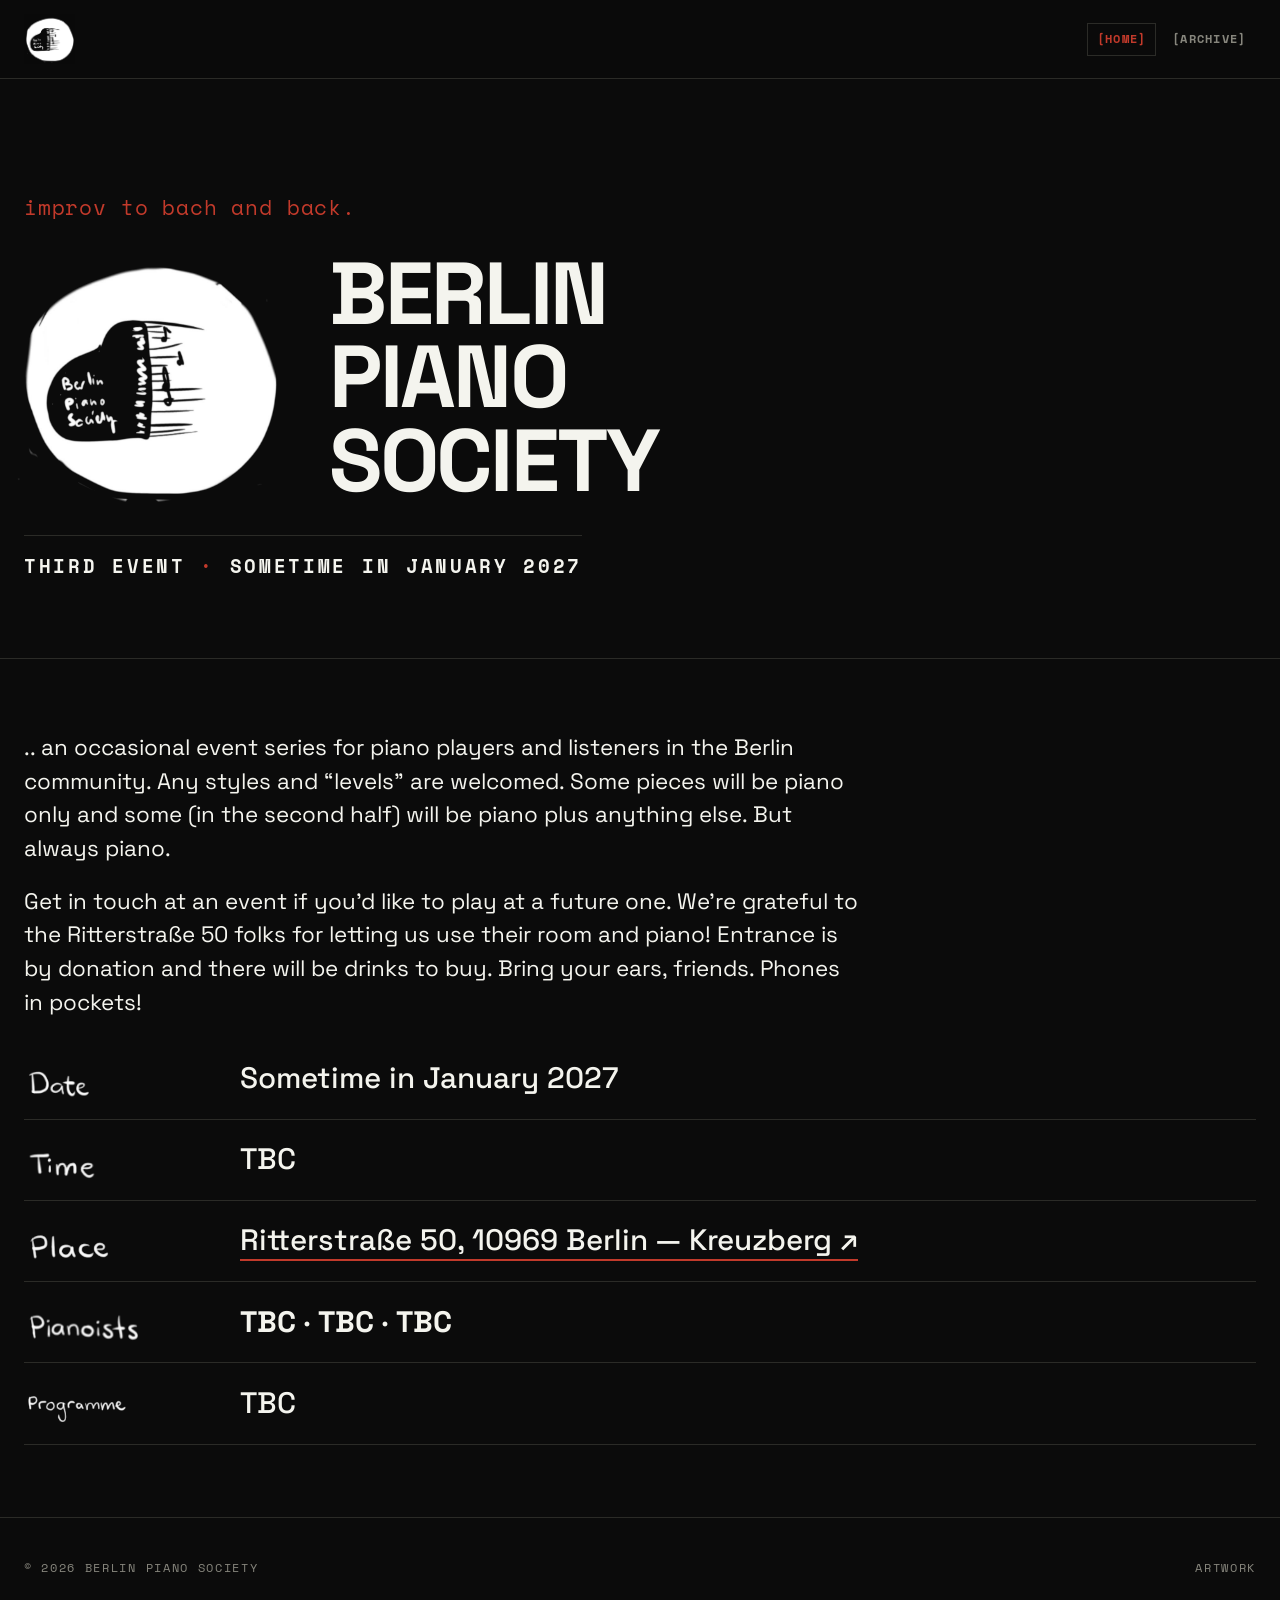
==== commit 8e921c9c: "next event Jan" ====
--- a/docs/index.html
+++ b/docs/index.html
@@ -4,7 +4,7 @@
   <meta charset="UTF-8" />
   <meta name="viewport" content="width=device-width, initial-scale=1.0" />
   <title>Berlin Piano Society</title>
-  <meta name="description" content="Berlin Piano Society — Third Event. Date TBC, Ritterstraße 50, Kreuzberg." />
+  <meta name="description" content="Berlin Piano Society — Third Event. Sometime in January 2027, Ritterstraße 50, Kreuzberg." />
   <link rel="preconnect" href="https://fonts.googleapis.com" />
   <link rel="preconnect" href="https://fonts.gstatic.com" crossorigin />
   <link href="https://fonts.googleapis.com/css2?family=Space+Grotesk:wght@300;400;500;700&family=Space+Mono:ital,wght@0,400;0,700;1,400&display=swap" rel="stylesheet" />
@@ -33,7 +33,7 @@
         <img class="logo-big" src="images/lara_logo_idea_6.jpeg" alt="" />
         <h1 class="mega">Berlin<br />Piano<br />Society</h1>
       </div>
-      <p class="kicker">Third Event <span class="mk">·</span> TBC</p>
+      <p class="kicker">Third Event <span class="mk">·</span> Sometime in January 2027</p>
     </div>
   </section>
 
@@ -45,7 +45,7 @@
       <div class="spec">
         <div class="row">
           <img class="k-img" src="images/words/date.png" alt="Date" />
-          <span class="v">TBC</span>
+          <span class="v">Sometime in January 2027</span>
         </div>
         <div class="row">
           <img class="k-img" src="images/words/time.png" alt="Time" />
